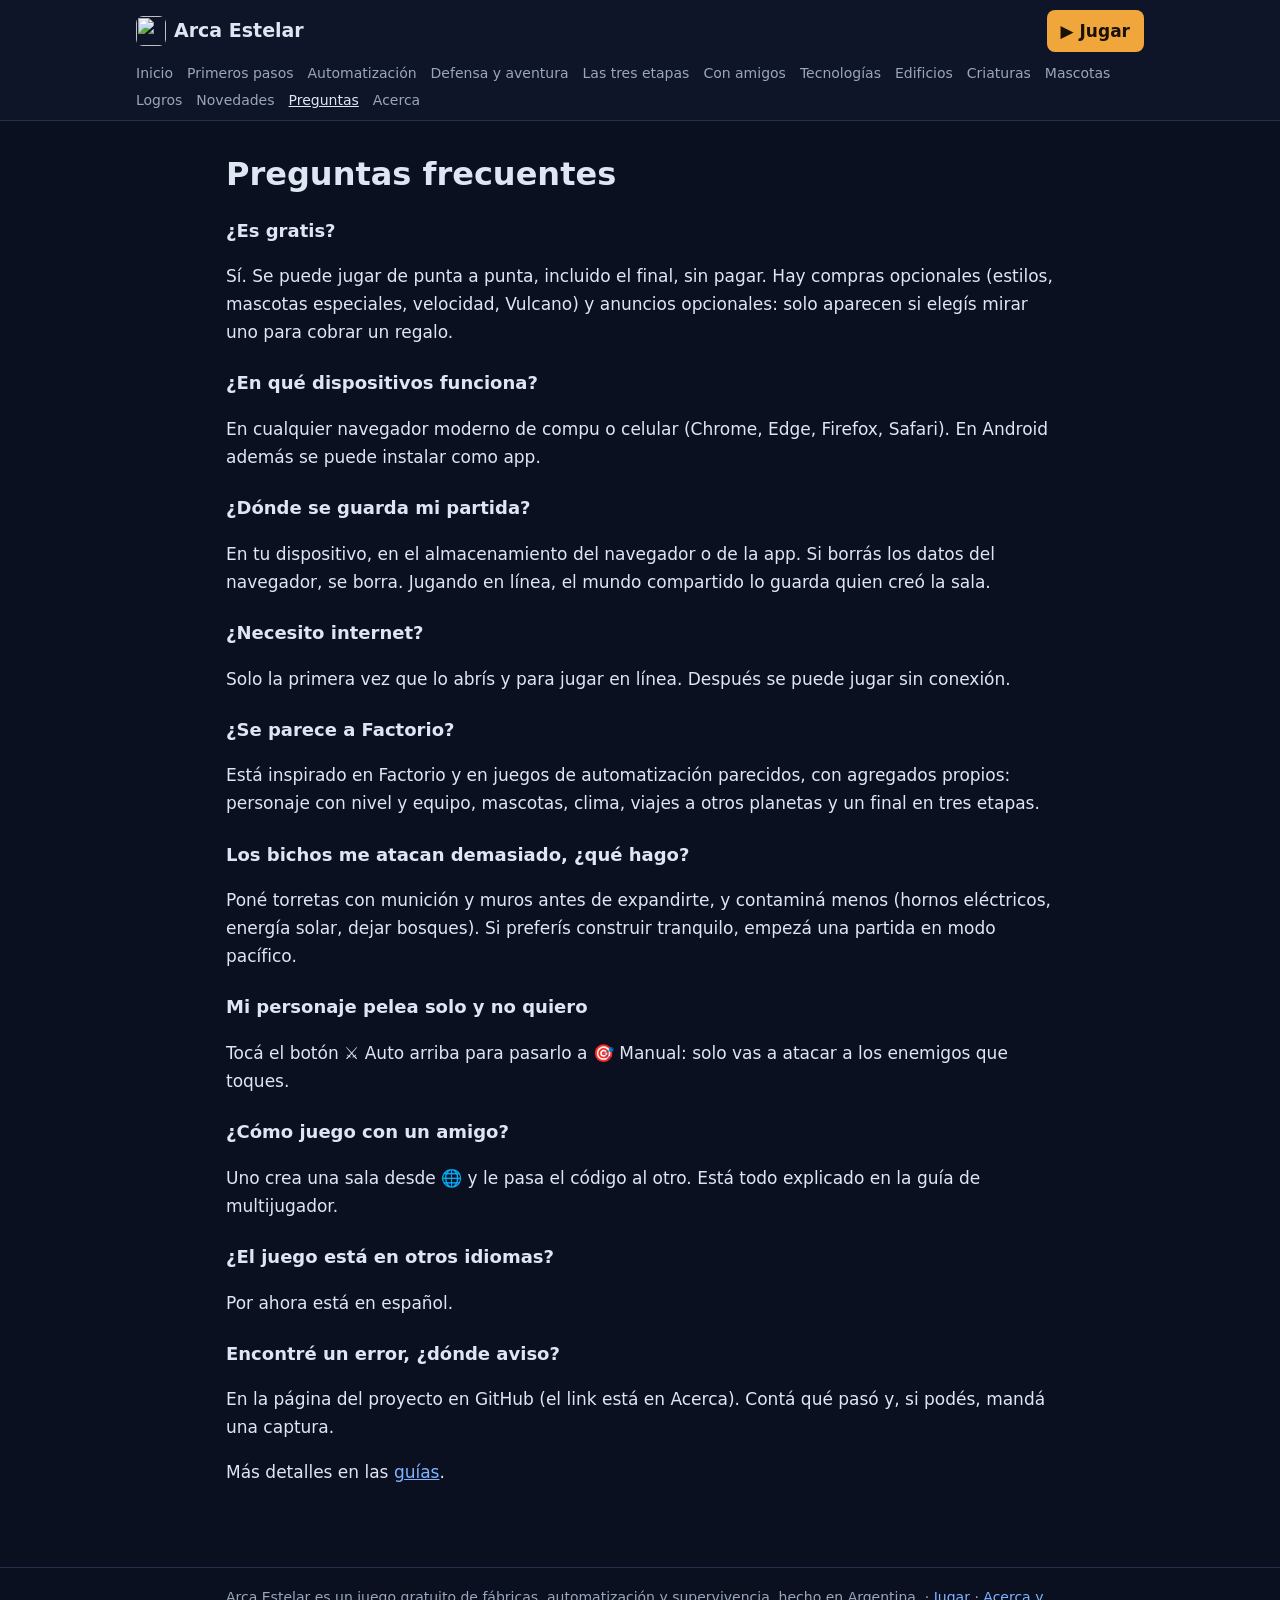
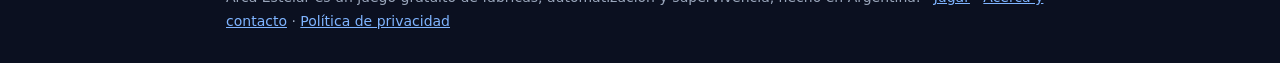
==== preguntas.html @ be813a11 "Sitio con guías, tecnologías, edificios, criaturas, mascotas, logros, novedades y preguntas Co-Autho" ====
<!doctype html>
<html lang="es">
<head>
  <meta charset="utf-8">
  <meta name="viewport" content="width=device-width, initial-scale=1">
  <title>Preguntas frecuentes · Arca Estelar</title>
  <meta name="description" content="Preguntas frecuentes sobre Arca Estelar: si es gratis, en qué dispositivos funciona, dónde se guarda la partida y cómo jugar con amigos.">
  <link rel="icon" type="image/png" href="ArcaEstelar/icons/favicon-48.png">
  <link rel="stylesheet" href="estilo.css">
  <script async src="https://pagead2.googlesyndication.com/pagead/js/adsbygoogle.js?client=ca-pub-4866807668376242" crossorigin="anonymous"></script>
</head>
<body>
<header>
  <div class="top">
    <a class="brand" href="index.html"><img src="ArcaEstelar/icons/icon-192.png" alt="">Arca Estelar</a>
    <a class="play-mini" href="ArcaEstelar/">▶ Jugar</a>
  </div>
  <nav><a href="index.html">Inicio</a><a href="guia/primeros-pasos.html">Primeros pasos</a><a href="guia/automatizacion.html">Automatización</a><a href="guia/defensa.html">Defensa y aventura</a><a href="guia/etapas.html">Las tres etapas</a><a href="guia/multijugador.html">Con amigos</a><a href="tecnologias.html">Tecnologías</a><a href="edificios.html">Edificios</a><a href="criaturas.html">Criaturas</a><a href="mascotas.html">Mascotas</a><a href="logros.html">Logros</a><a href="novedades.html">Novedades</a><a href="preguntas.html" class=on>Preguntas</a><a href="acerca.html">Acerca</a></nav>
</header>
<main>

<h1>Preguntas frecuentes</h1>
<h3>¿Es gratis?</h3><p>Sí. Se puede jugar de punta a punta, incluido el final, sin pagar. Hay compras opcionales (estilos, mascotas especiales, velocidad, Vulcano) y anuncios opcionales: solo aparecen si elegís mirar uno para cobrar un regalo.</p><h3>¿En qué dispositivos funciona?</h3><p>En cualquier navegador moderno de compu o celular (Chrome, Edge, Firefox, Safari). En Android además se puede instalar como app.</p><h3>¿Dónde se guarda mi partida?</h3><p>En tu dispositivo, en el almacenamiento del navegador o de la app. Si borrás los datos del navegador, se borra. Jugando en línea, el mundo compartido lo guarda quien creó la sala.</p><h3>¿Necesito internet?</h3><p>Solo la primera vez que lo abrís y para jugar en línea. Después se puede jugar sin conexión.</p><h3>¿Se parece a Factorio?</h3><p>Está inspirado en Factorio y en juegos de automatización parecidos, con agregados propios: personaje con nivel y equipo, mascotas, clima, viajes a otros planetas y un final en tres etapas.</p><h3>Los bichos me atacan demasiado, ¿qué hago?</h3><p>Poné torretas con munición y muros antes de expandirte, y contaminá menos (hornos eléctricos, energía solar, dejar bosques). Si preferís construir tranquilo, empezá una partida en modo pacífico.</p><h3>Mi personaje pelea solo y no quiero</h3><p>Tocá el botón ⚔️ Auto arriba para pasarlo a 🎯 Manual: solo vas a atacar a los enemigos que toques.</p><h3>¿Cómo juego con un amigo?</h3><p>Uno crea una sala desde 🌐 y le pasa el código al otro. Está todo explicado en la guía de multijugador.</p><h3>¿El juego está en otros idiomas?</h3><p>Por ahora está en español.</p><h3>Encontré un error, ¿dónde aviso?</h3><p>En la página del proyecto en GitHub (el link está en Acerca). Contá qué pasó y, si podés, mandá una captura.</p>
<p>Más detalles en las <a href="guia/primeros-pasos.html">guías</a>.</p>

</main>
<footer><div>
  Arca Estelar es un juego gratuito de fábricas, automatización y supervivencia, hecho en Argentina.
  · <a href="ArcaEstelar/">Jugar</a> · <a href="acerca.html">Acerca y contacto</a> · <a href="ArcaEstelar/privacidad.html">Política de privacidad</a>
</div></footer>
</body>
</html>
---- estilo.css ----
:root { color-scheme: dark; --bg:#0b1020; --panel:#141b2e; --line:#26304a; --ink:#dfe6f3; --muted:#9aa6bb; --accent:#f0a63a; --link:#7fb4ff; }
* { box-sizing: border-box; }
body { margin: 0; background: var(--bg); color: var(--ink); font: 17px/1.65 system-ui, -apple-system, "Segoe UI", Roboto, sans-serif; }
a { color: var(--link); }
header { background: #0e1528; border-bottom: 1px solid var(--line); position: sticky; top: 0; z-index: 2; }
.top { max-width: 1040px; margin: 0 auto; padding: 10px 16px; display: flex; align-items: center; gap: 14px; flex-wrap: wrap; }
.brand { display: flex; align-items: center; gap: 8px; color: var(--ink); text-decoration: none; font-weight: 800; font-size: 19px; }
.brand img { width: 30px; height: 30px; border-radius: 7px; }
.play-mini { margin-left: auto; background: var(--accent); color: #1a1206; padding: 7px 14px; border-radius: 8px; font-weight: 700; text-decoration: none; }
nav { max-width: 1040px; margin: 0 auto; padding: 0 16px 8px; display: flex; gap: 4px 14px; flex-wrap: wrap; font-size: 14px; }
nav a { color: var(--muted); text-decoration: none; }
nav a.on, nav a:hover { color: var(--ink); text-decoration: underline; }
main { max-width: 860px; margin: 0 auto; padding: 28px 16px 64px; }
h1 { font-size: 32px; line-height: 1.2; margin: 6px 0 10px; }
h2 { font-size: 22px; margin: 32px 0 8px; color: #ffcf7a; }
h3 { font-size: 18px; margin: 22px 0 6px; }
.lead { font-size: 19px; color: #c9d3e6; }
.muted { color: var(--muted); font-size: 14px; }
.hero { width: 100%; border-radius: 12px; display: block; margin: 8px 0 16px; }
.shot { width: 100%; max-width: 420px; border-radius: 10px; display: block; margin: 12px auto; border: 1px solid var(--line); }
.play { display: inline-block; margin: 14px 0; padding: 13px 26px; border-radius: 10px; background: var(--accent); color: #1a1206; font-weight: 800; text-decoration: none; font-size: 18px; }
.cards { display: grid; grid-template-columns: repeat(auto-fill, minmax(230px, 1fr)); gap: 12px; margin: 14px 0; }
.card { background: var(--panel); border: 1px solid var(--line); border-radius: 10px; padding: 14px; text-decoration: none; color: var(--ink); display: block; }
.card b { display: block; margin-bottom: 4px; }
.card span { color: var(--muted); font-size: 14px; }
.tip { background: #1b2238; border-left: 4px solid var(--accent); padding: 10px 14px; border-radius: 6px; margin: 14px 0; }
table { width: 100%; border-collapse: collapse; margin: 10px 0 18px; font-size: 15px; }
th, td { text-align: left; padding: 7px 8px; border-bottom: 1px solid var(--line); vertical-align: top; }
th { color: var(--muted); font-weight: 600; font-size: 13px; text-transform: uppercase; letter-spacing: .03em; }
.tablewrap { overflow-x: auto; }
footer { border-top: 1px solid var(--line); color: var(--muted); font-size: 14px; }
footer div { max-width: 860px; margin: 0 auto; padding: 18px 16px 30px; }
ol li, ul li { margin: 4px 0; }
.date { color: var(--accent); font-weight: 700; }
@media (max-width: 700px) { header { position: static; } h1 { font-size: 27px; } }
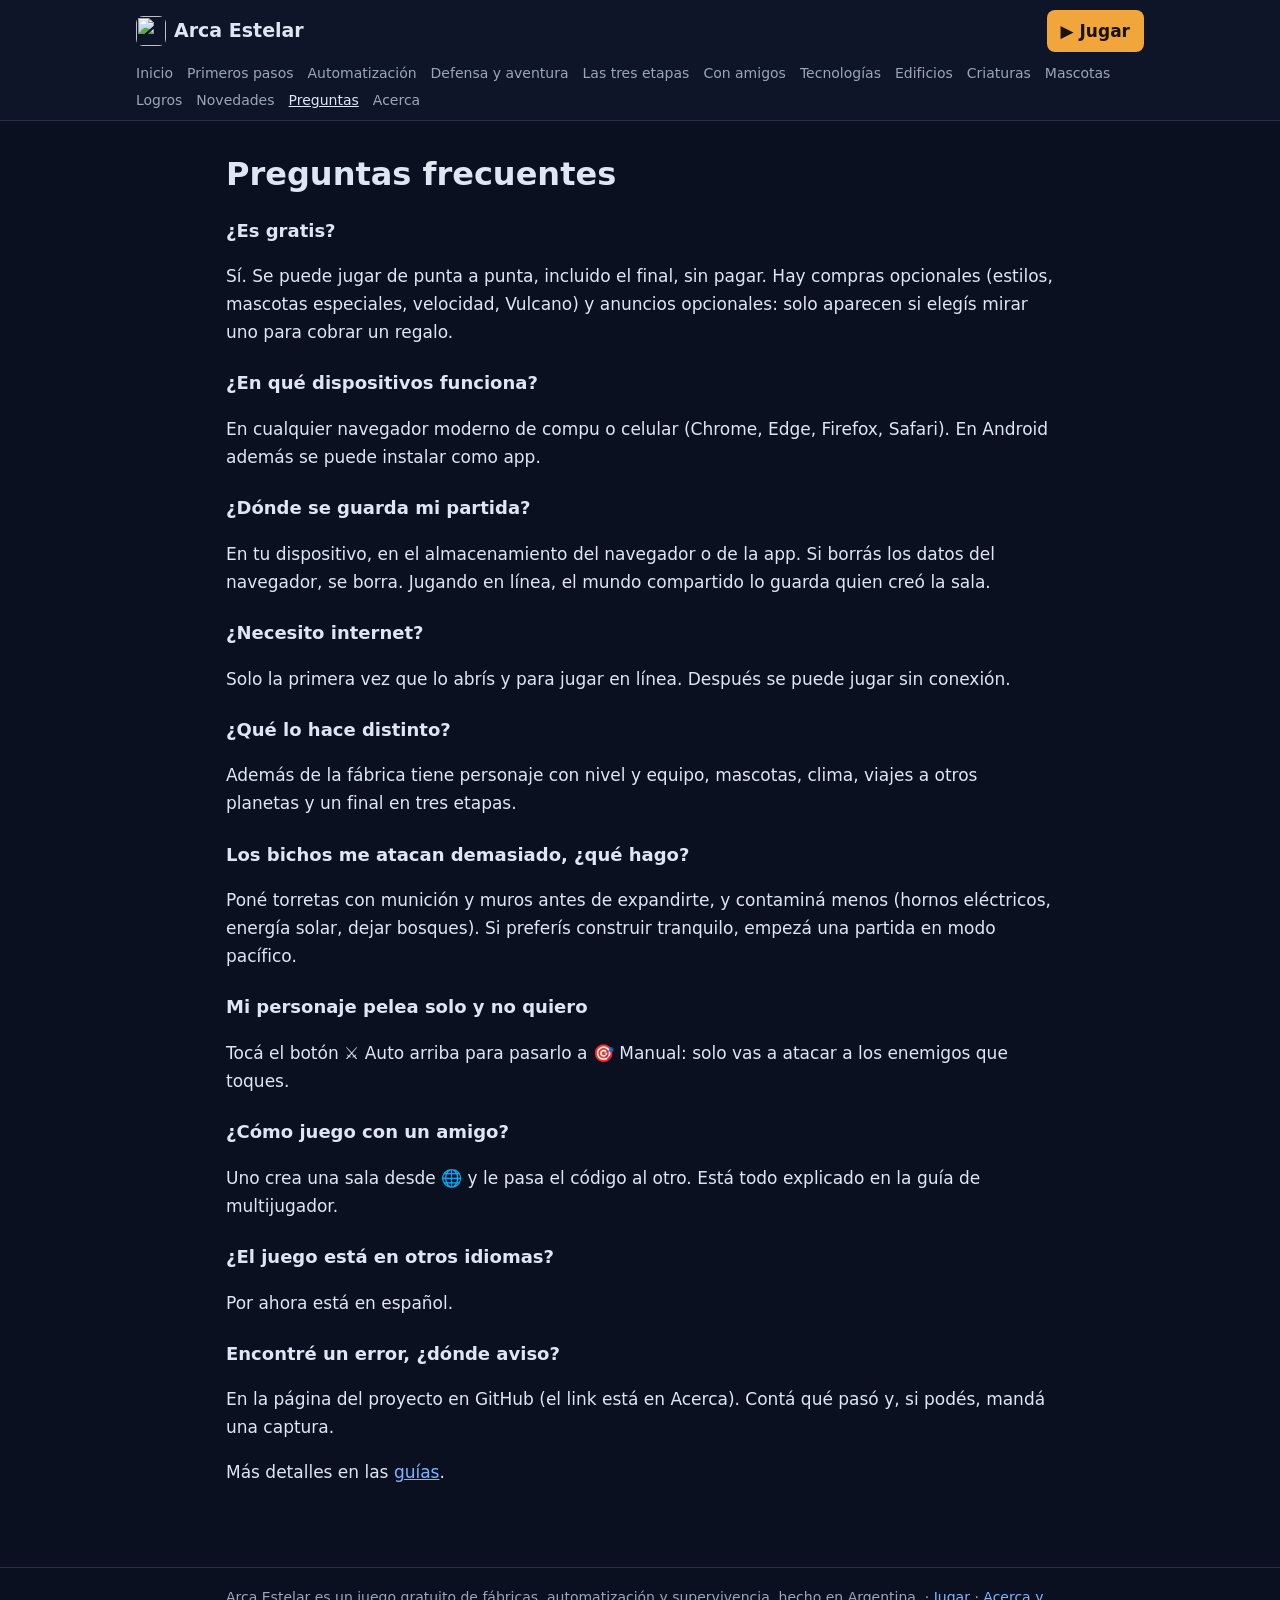
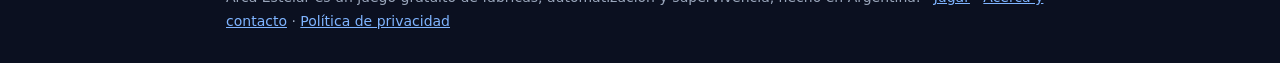
==== commit 426144fa: "Sitio: sin menciones a otros juegos Co-Authored-By: Claude Opus 5.5 <noreply@anthropic.com> Claude-S" ====
--- a/preguntas.html
+++ b/preguntas.html
@@ -20,7 +20,7 @@
 <main>
 
 <h1>Preguntas frecuentes</h1>
-<h3>¿Es gratis?</h3><p>Sí. Se puede jugar de punta a punta, incluido el final, sin pagar. Hay compras opcionales (estilos, mascotas especiales, velocidad, Vulcano) y anuncios opcionales: solo aparecen si elegís mirar uno para cobrar un regalo.</p><h3>¿En qué dispositivos funciona?</h3><p>En cualquier navegador moderno de compu o celular (Chrome, Edge, Firefox, Safari). En Android además se puede instalar como app.</p><h3>¿Dónde se guarda mi partida?</h3><p>En tu dispositivo, en el almacenamiento del navegador o de la app. Si borrás los datos del navegador, se borra. Jugando en línea, el mundo compartido lo guarda quien creó la sala.</p><h3>¿Necesito internet?</h3><p>Solo la primera vez que lo abrís y para jugar en línea. Después se puede jugar sin conexión.</p><h3>¿Se parece a Factorio?</h3><p>Está inspirado en Factorio y en juegos de automatización parecidos, con agregados propios: personaje con nivel y equipo, mascotas, clima, viajes a otros planetas y un final en tres etapas.</p><h3>Los bichos me atacan demasiado, ¿qué hago?</h3><p>Poné torretas con munición y muros antes de expandirte, y contaminá menos (hornos eléctricos, energía solar, dejar bosques). Si preferís construir tranquilo, empezá una partida en modo pacífico.</p><h3>Mi personaje pelea solo y no quiero</h3><p>Tocá el botón ⚔️ Auto arriba para pasarlo a 🎯 Manual: solo vas a atacar a los enemigos que toques.</p><h3>¿Cómo juego con un amigo?</h3><p>Uno crea una sala desde 🌐 y le pasa el código al otro. Está todo explicado en la guía de multijugador.</p><h3>¿El juego está en otros idiomas?</h3><p>Por ahora está en español.</p><h3>Encontré un error, ¿dónde aviso?</h3><p>En la página del proyecto en GitHub (el link está en Acerca). Contá qué pasó y, si podés, mandá una captura.</p>
+<h3>¿Es gratis?</h3><p>Sí. Se puede jugar de punta a punta, incluido el final, sin pagar. Hay compras opcionales (estilos, mascotas especiales, velocidad, Vulcano) y anuncios opcionales: solo aparecen si elegís mirar uno para cobrar un regalo.</p><h3>¿En qué dispositivos funciona?</h3><p>En cualquier navegador moderno de compu o celular (Chrome, Edge, Firefox, Safari). En Android además se puede instalar como app.</p><h3>¿Dónde se guarda mi partida?</h3><p>En tu dispositivo, en el almacenamiento del navegador o de la app. Si borrás los datos del navegador, se borra. Jugando en línea, el mundo compartido lo guarda quien creó la sala.</p><h3>¿Necesito internet?</h3><p>Solo la primera vez que lo abrís y para jugar en línea. Después se puede jugar sin conexión.</p><h3>¿Qué lo hace distinto?</h3><p>Además de la fábrica tiene personaje con nivel y equipo, mascotas, clima, viajes a otros planetas y un final en tres etapas.</p><h3>Los bichos me atacan demasiado, ¿qué hago?</h3><p>Poné torretas con munición y muros antes de expandirte, y contaminá menos (hornos eléctricos, energía solar, dejar bosques). Si preferís construir tranquilo, empezá una partida en modo pacífico.</p><h3>Mi personaje pelea solo y no quiero</h3><p>Tocá el botón ⚔️ Auto arriba para pasarlo a 🎯 Manual: solo vas a atacar a los enemigos que toques.</p><h3>¿Cómo juego con un amigo?</h3><p>Uno crea una sala desde 🌐 y le pasa el código al otro. Está todo explicado en la guía de multijugador.</p><h3>¿El juego está en otros idiomas?</h3><p>Por ahora está en español.</p><h3>Encontré un error, ¿dónde aviso?</h3><p>En la página del proyecto en GitHub (el link está en Acerca). Contá qué pasó y, si podés, mandá una captura.</p>
 <p>Más detalles en las <a href="guia/primeros-pasos.html">guías</a>.</p>
 
 </main>
